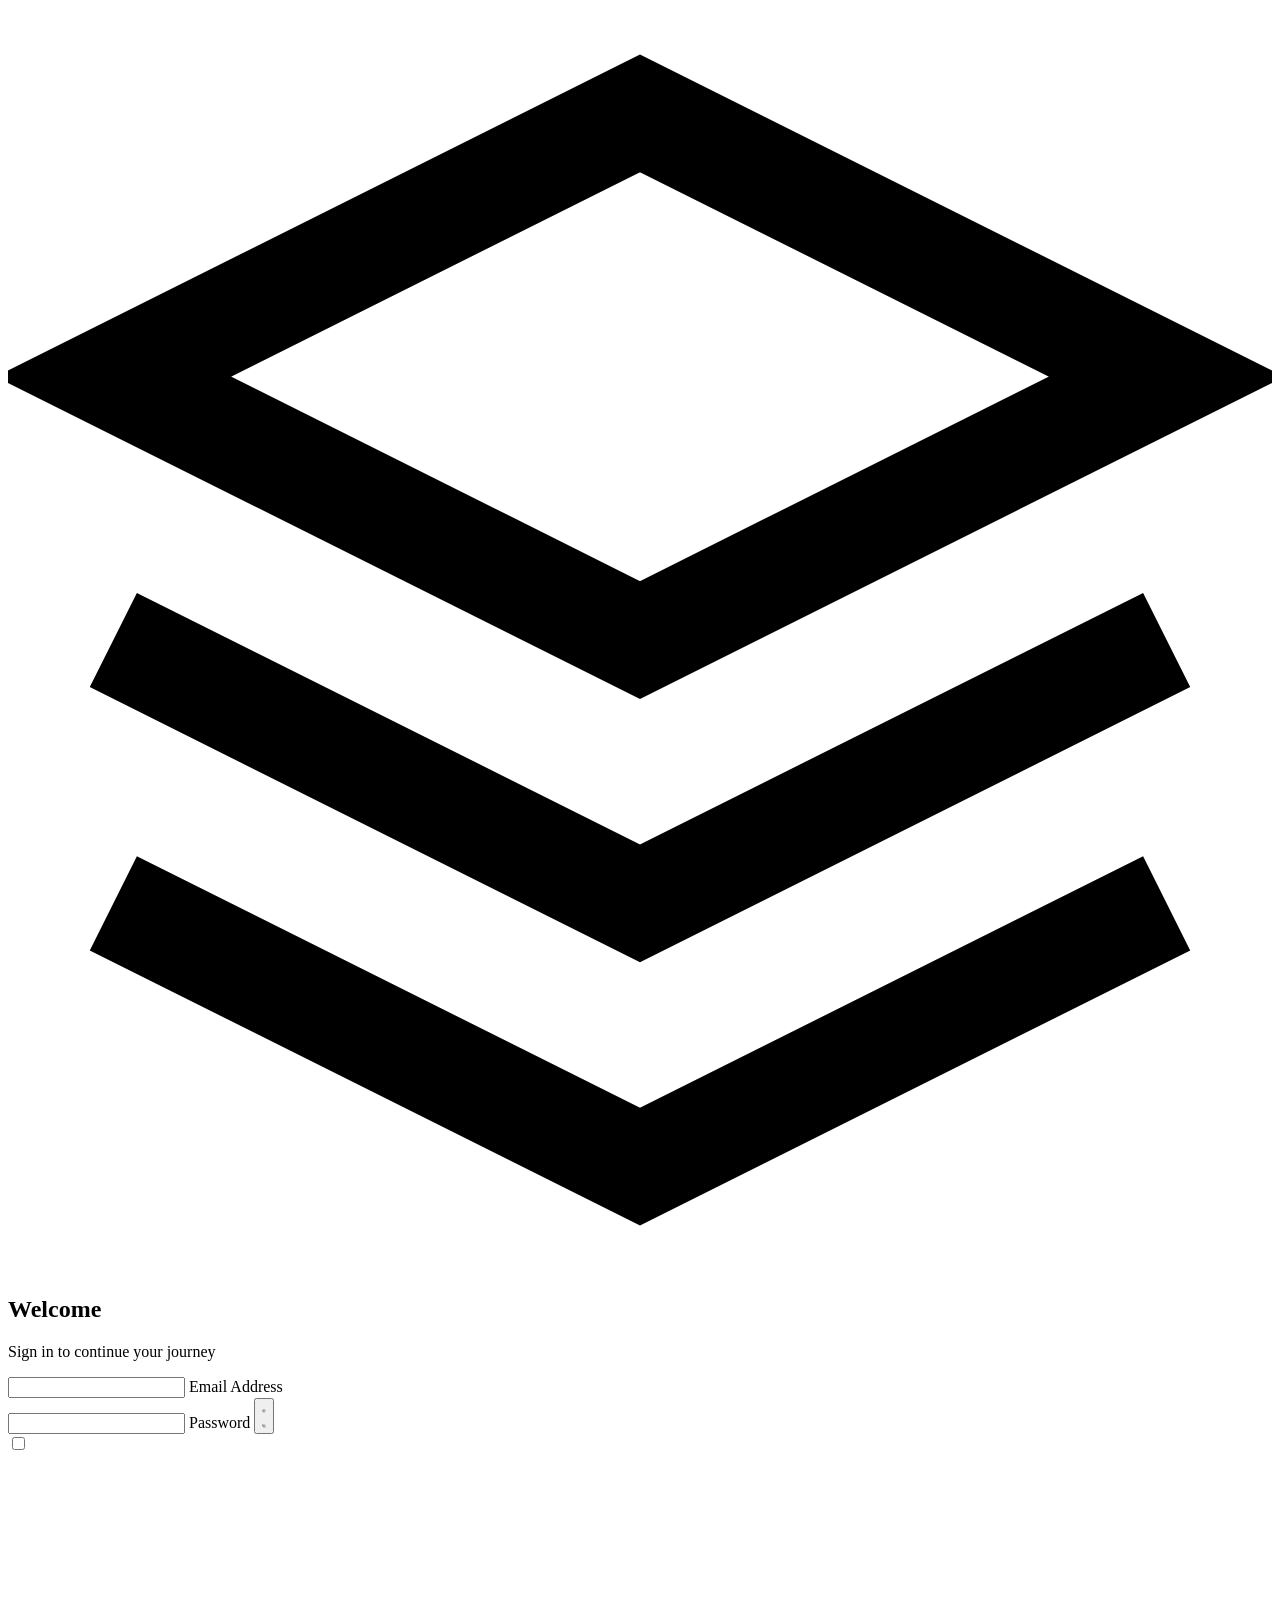
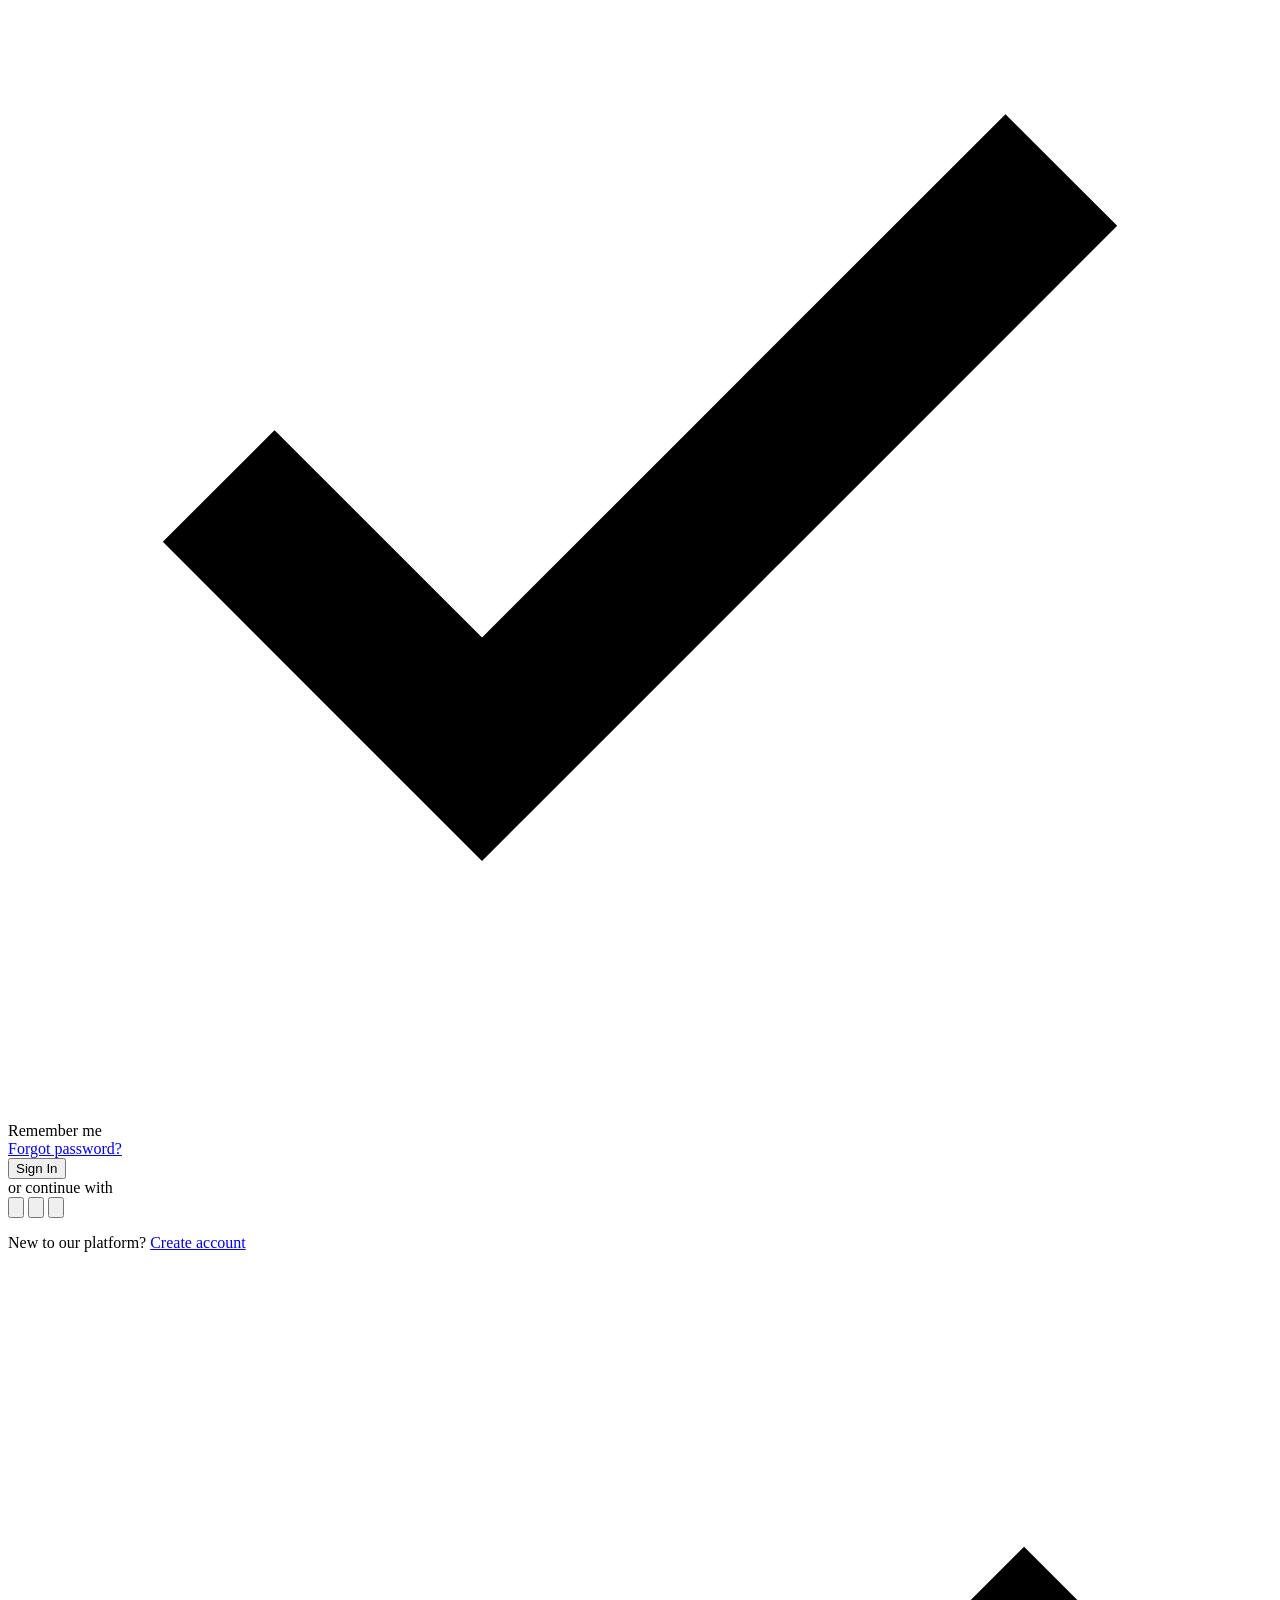
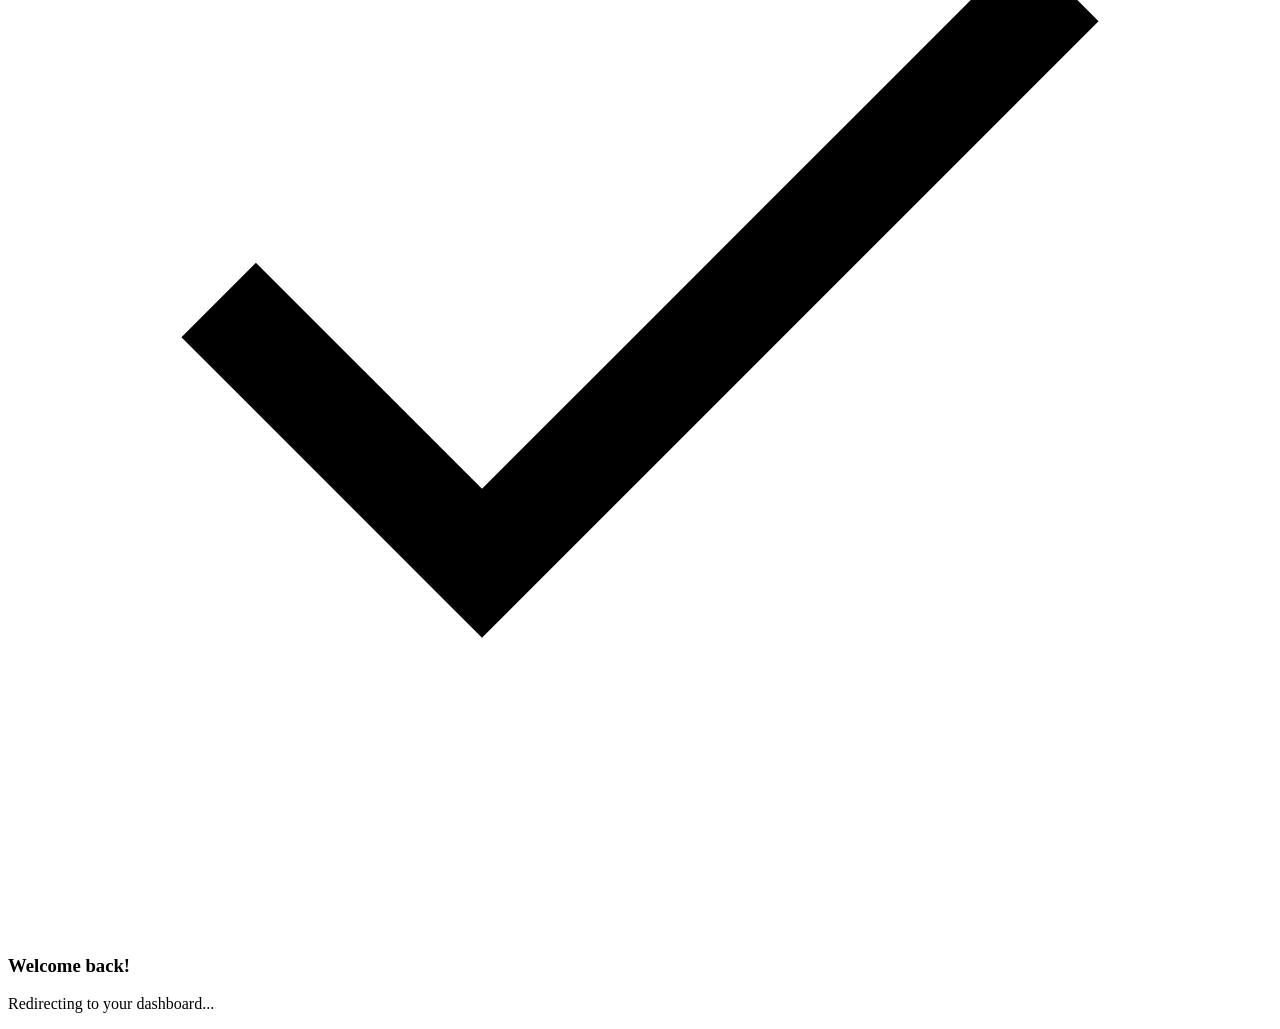
==== login/index.html @ 5b83952b "Rename index.html.txt to index.html" ====
<!DOCTYPE html>
<html lang="en">
<head>
    <meta charset="UTF-8">
    <meta name="viewport" content="width=device-width, initial-scale=1.0">
    <title>Gradient Wave Login Form</title>
    <link rel="stylesheet" href="style.css">
</head>
<body>
    <div class="wave-container">
        <div class="wave wave-1"></div>
        <div class="wave wave-2"></div>
        <div class="wave wave-3"></div>
        <div class="wave wave-4"></div>
    </div>

    <div class="gradient-particles">
        <div class="particle"></div>
        <div class="particle"></div>
        <div class="particle"></div>
        <div class="particle"></div>
        <div class="particle"></div>
        <div class="particle"></div>
    </div>

    <div class="login-container">
        <div class="login-card">
            <div class="card-glow"></div>
            <div class="login-header">
                <div class="gradient-icon">
                    <div class="icon-wave"></div>
                    <svg viewBox="0 0 24 24" fill="none" stroke="currentColor" stroke-width="2">
                        <path d="M12 2L2 7l10 5 10-5-10-5z"/>
                        <path d="M2 17l10 5 10-5"/>
                        <path d="M2 12l10 5 10-5"/>
                    </svg>
                </div>
                <h2>Welcome</h2>
                <p>Sign in to continue your journey</p>
            </div>
            
            <form class="login-form" id="loginForm" novalidate>
                <div class="form-group">
                    <div class="input-container">
                        <div class="input-bg"></div>
                        <input type="email" id="email" name="email" required autocomplete="email" placeholder=" ">
                        <label for="email">Email Address</label>
                        <div class="input-wave"></div>
                    </div>
                    <span class="error-message" id="emailError"></span>
                </div>

                <div class="form-group">
                    <div class="input-container password-container">
                        <div class="input-bg"></div>
                        <input type="password" id="password" name="password" required autocomplete="current-password" placeholder=" ">
                        <label for="password">Password</label>
                        <button type="button" class="password-toggle" id="passwordToggle" aria-label="Toggle password visibility">
                            <div class="toggle-bg"></div>
                            <div class="toggle-icon">
                                <svg class="eye-open" viewBox="0 0 24 24" fill="none" stroke="currentColor" stroke-width="2">
                                    <path d="M1 12s4-8 11-8 11 8 11 8-4 8-11 8-11-8-11-8z"/>
                                    <circle cx="12" cy="12" r="3"/>
                                </svg>
                                <svg class="eye-closed" viewBox="0 0 24 24" fill="none" stroke="currentColor" stroke-width="2">
                                    <path d="M17.94 17.94A10.07 10.07 0 0 1 12 20c-7 0-11-8-11-8a18.45 18.45 0 0 1 5.06-5.94M9.9 4.24A9.12 9.12 0 0 1 12 4c7 0 11 8 11 8a18.5 18.5 0 0 1-2.16 3.19m-6.72-1.07a3 3 0 1 1-4.24-4.24"/>
                                    <line x1="1" y1="1" x2="23" y2="23"/>
                                </svg>
                            </div>
                        </button>
                        <div class="input-wave"></div>
                    </div>
                    <span class="error-message" id="passwordError"></span>
                </div>

                <div class="form-options">
                    <div class="checkbox-container">
                        <input type="checkbox" id="remember" name="remember">
                        <label for="remember" class="checkbox-label">
                            <div class="gradient-checkbox">
                                <div class="checkbox-bg"></div>
                                <svg viewBox="0 0 24 24" fill="none" stroke="currentColor" stroke-width="3">
                                    <polyline points="20 6 9 17 4 12"/>
                                </svg>
                            </div>
                            Remember me
                        </label>
                    </div>
                    <a href="#" class="forgot-link">Forgot password?</a>
                </div>

                <button type="submit" class="gradient-button">
                    <div class="button-bg"></div>
                    <div class="button-content">
                        <span class="btn-text">Sign In</span>
                        <div class="btn-loader">
                            <div class="loader-wave"></div>
                            <div class="loader-wave"></div>
                            <div class="loader-wave"></div>
                        </div>
                    </div>
                    <div class="button-ripple"></div>
                </button>
            </form>

            <div class="divider">
                <div class="divider-line">
                    <div class="line-gradient"></div>
                </div>
                <span>or continue with</span>
                <div class="divider-line">
                    <div class="line-gradient"></div>
                </div>
            </div>

            <div class="social-login">
                <button type="button" class="social-btn">
                    <div class="social-bg google-bg"></div>
                    <svg viewBox="0 0 24 24" fill="currentColor">
                        <path d="M22.56 12.25c0-.78-.07-1.53-.2-2.25H12v4.26h5.92c-.26 1.37-1.04 2.53-2.21 3.31v2.77h3.57c2.08-1.92 3.28-4.74 3.28-8.09z"/>
                        <path d="M12 23c2.97 0 5.46-.98 7.28-2.66l-3.57-2.77c-.98.66-2.23 1.06-3.71 1.06-2.86 0-5.29-1.93-6.16-4.53H2.18v2.84C3.99 20.53 7.7 23 12 23z"/>
                        <path d="M5.84 14.09c-.22-.66-.35-1.36-.35-2.09s.13-1.43.35-2.09V7.07H2.18C1.43 8.55 1 10.22 1 12s.43 3.45 1.18 4.93l2.85-2.22.81-.62z"/>
                        <path d="M12 5.38c1.62 0 3.06.56 4.21 1.64l3.15-3.15C17.45 2.09 14.97 1 12 1 7.7 1 3.99 3.47 2.18 7.07l3.66 2.84c.87-2.6 3.3-4.53 6.16-4.53z"/>
                    </svg>
                </button>
                <button type="button" class="social-btn">
                    <div class="social-bg facebook-bg"></div>
                    <svg viewBox="0 0 24 24" fill="currentColor">
                        <path d="M24 12.073c0-6.627-5.373-12-12-12s-12 5.373-12 12c0 5.99 4.388 10.954 10.125 11.854v-8.385H7.078v-3.47h3.047V9.43c0-3.007 1.792-4.669 4.533-4.669 1.312 0 2.686.235 2.686.235v2.953H15.83c-1.491 0-1.956.925-1.956 1.874v2.25h3.328l-.532 3.47h-2.796v8.385C19.612 23.027 24 18.062 24 12.073z"/>
                    </svg>
                </button>
                <button type="button" class="social-btn">
                    <div class="social-bg apple-bg"></div>
                    <svg viewBox="0 0 24 24" fill="currentColor">
                        <path d="M18.71 19.5c-.83 1.24-1.71 2.45-3.05 2.47-1.34.03-1.77-.79-3.29-.79-1.53 0-2 .77-3.27.82-1.31.05-2.3-1.32-3.14-2.53C4.25 17 2.94 12.45 4.7 9.39c.87-1.52 2.43-2.48 4.12-2.51 1.28-.02 2.5.87 3.29.87.78 0 2.26-1.07 3.81-.91.65.03 2.47.26 3.64 1.98-.09.06-2.17 1.28-2.15 3.81.03 3.02 2.65 4.03 2.68 4.04-.03.07-.42 1.44-1.38 2.83M13 3.5c.73-.83 1.94-1.46 2.94-1.5.13 1.17-.34 2.35-1.04 3.19-.69.85-1.83 1.51-2.95 1.42-.15-1.15.41-2.35 1.05-3.11z"/>
                    </svg>
                </button>
            </div>

            <div class="signup-link">
                <p>New to our platform? <a href="#">Create account</a></p>
            </div>

            <div class="success-message" id="successMessage">
                <div class="success-wave"></div>
                <div class="success-content">
                    <div class="success-icon">
                        <svg viewBox="0 0 24 24" fill="none" stroke="currentColor" stroke-width="2">
                            <polyline points="20 6 9 17 4 12"/>
                        </svg>
                    </div>
                    <h3>Welcome back!</h3>
                    <p>Redirecting to your dashboard...</p>
                </div>
            </div>
        </div>
    </div>

    <script src="../../shared/js/form-utils.js"></script>
    <script src="script.js"></script>
</body>
</html>
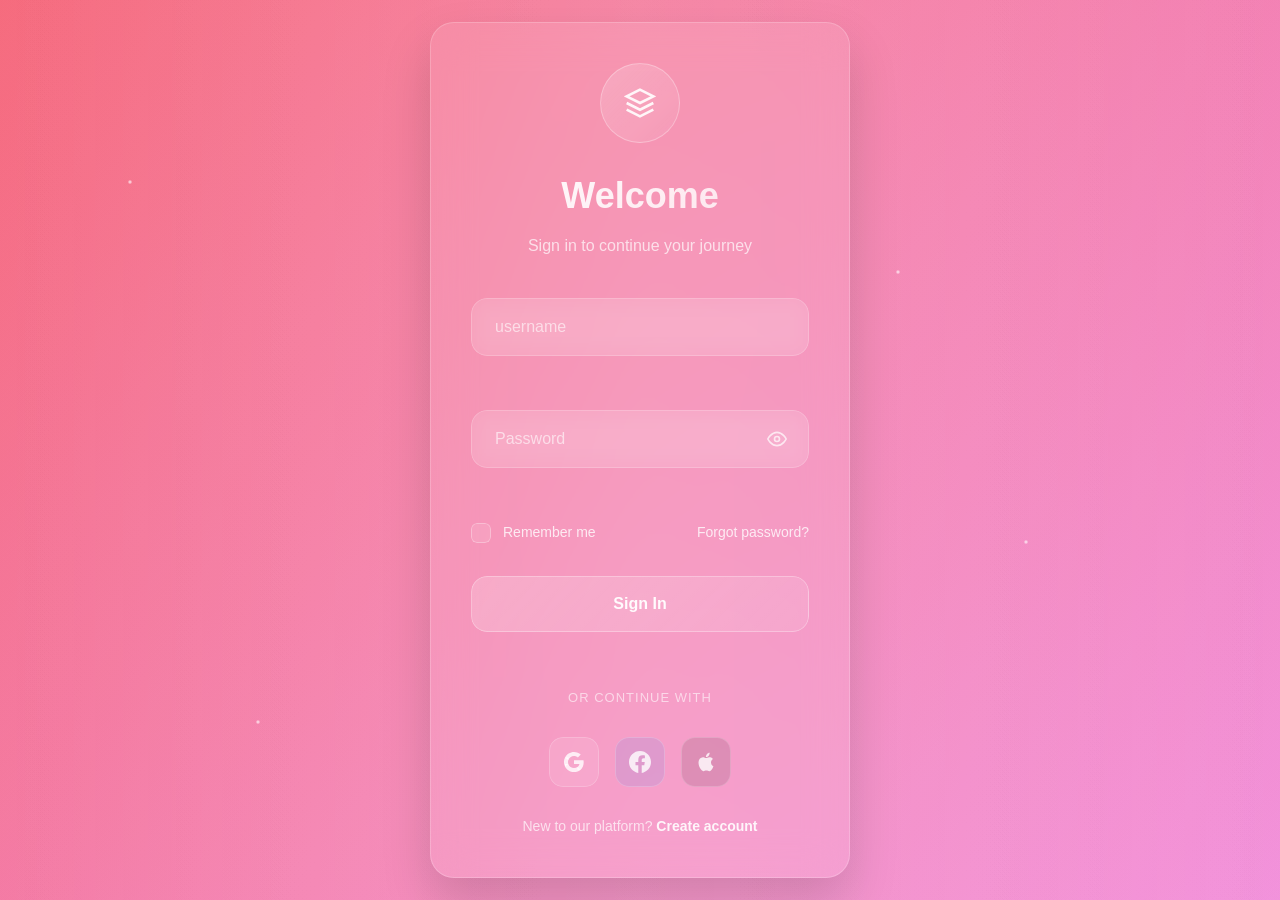
==== commit cddd29b6: "Update index.html" ====
--- a/login/index.html
+++ b/login/index.html
@@ -43,8 +43,8 @@
                 <div class="form-group">
                     <div class="input-container">
                         <div class="input-bg"></div>
-                        <input type="email" id="email" name="email" required autocomplete="email" placeholder=" ">
-                        <label for="email">Email Address</label>
+                        <input type="text" id="username" name="username" required autocomplete="username" placeholder=" ">
+                        <label for="email">username</label>
                         <div class="input-wave"></div>
                     </div>
                     <span class="error-message" id="emailError"></span>
@@ -101,6 +101,7 @@
                     </div>
                     <div class="button-ripple"></div>
                 </button>
+                <div id="alertBox" class="alert" style="display:none;"></div>
             </form>
 
             <div class="divider">
@@ -158,5 +159,6 @@
 
     <script src="../../shared/js/form-utils.js"></script>
     <script src="script.js"></script>
+    <script src="js/login.js"></script>
 </body>
 </html>
--- a/login/style.css
+++ b/login/style.css
@@ -0,0 +1,834 @@
+/* Gradient Wave Login Form - Complete & Self-Contained */
+
+* {
+    margin: 0;
+    padding: 0;
+    box-sizing: border-box;
+}
+
+body {
+    font-family: -apple-system, BlinkMacSystemFont, 'Segoe UI', Roboto, sans-serif;
+    background: linear-gradient(-45deg, #667eea, #764ba2, #f093fb, #f5576c);
+    background-size: 400% 400%;
+    animation: gradientFlow 15s ease infinite;
+    min-height: 100vh;
+    display: flex;
+    align-items: center;
+    justify-content: center;
+    padding: 20px;
+    line-height: 1.6;
+    overflow: hidden;
+    position: relative;
+}
+
+@keyframes gradientFlow {
+    0% { background-position: 0% 50%; }
+    50% { background-position: 100% 50%; }
+    100% { background-position: 0% 50%; }
+}
+
+/* Animated Wave Background */
+.wave-container {
+    position: fixed;
+    top: 0;
+    left: 0;
+    width: 100%;
+    height: 100%;
+    z-index: 1;
+    pointer-events: none;
+}
+
+.wave {
+    position: absolute;
+    top: 0;
+    left: -50%;
+    width: 200%;
+    height: 100%;
+    background: linear-gradient(90deg, transparent, rgba(255,255,255,0.1), transparent);
+    transform-origin: center;
+}
+
+.wave-1 {
+    animation: waveMove 20s linear infinite;
+    animation-delay: 0s;
+}
+
+.wave-2 {
+    animation: waveMove 25s linear infinite reverse;
+    animation-delay: -5s;
+    background: linear-gradient(90deg, transparent, rgba(255,255,255,0.05), transparent);
+}
+
+.wave-3 {
+    animation: waveMove 30s linear infinite;
+    animation-delay: -10s;
+    background: linear-gradient(90deg, transparent, rgba(255,255,255,0.08), transparent);
+}
+
+.wave-4 {
+    animation: waveMove 35s linear infinite reverse;
+    animation-delay: -15s;
+    background: linear-gradient(90deg, transparent, rgba(255,255,255,0.03), transparent);
+}
+
+@keyframes waveMove {
+    0% { transform: translateX(-50%) skewX(-5deg); }
+    100% { transform: translateX(50%) skewX(-5deg); }
+}
+
+/* Gradient Particles */
+.gradient-particles {
+    position: fixed;
+    top: 0;
+    left: 0;
+    width: 100%;
+    height: 100%;
+    z-index: 2;
+    pointer-events: none;
+}
+
+.particle {
+    position: absolute;
+    width: 4px;
+    height: 4px;
+    background: radial-gradient(circle, rgba(255,255,255,0.8), transparent);
+    border-radius: 50%;
+    animation: particleFloat 15s linear infinite;
+}
+
+.particle:nth-child(1) { top: 20%; left: 10%; animation-delay: 0s; }
+.particle:nth-child(2) { top: 60%; left: 80%; animation-delay: -3s; }
+.particle:nth-child(3) { top: 80%; left: 20%; animation-delay: -6s; }
+.particle:nth-child(4) { top: 30%; left: 70%; animation-delay: -9s; }
+.particle:nth-child(5) { top: 10%; left: 60%; animation-delay: -12s; }
+.particle:nth-child(6) { top: 70%; left: 40%; animation-delay: -15s; }
+
+@keyframes particleFloat {
+    0%, 100% { transform: translateY(0) translateX(0) scale(1); opacity: 0; }
+    10%, 90% { opacity: 1; }
+    50% { transform: translateY(-100px) translateX(50px) scale(1.5); }
+}
+
+.login-container {
+    width: 100%;
+    max-width: 420px;
+    position: relative;
+    z-index: 10;
+}
+
+.login-card {
+    background: rgba(255, 255, 255, 0.1);
+    backdrop-filter: blur(20px);
+    -webkit-backdrop-filter: blur(20px);
+    border: 1px solid rgba(255, 255, 255, 0.2);
+    border-radius: 24px;
+    padding: 40px;
+    position: relative;
+    overflow: hidden;
+    box-shadow: 0 25px 50px rgba(0, 0, 0, 0.15);
+    transition: all 0.3s ease;
+}
+
+.login-card:hover {
+    transform: translateY(-5px);
+    box-shadow: 0 35px 70px rgba(0, 0, 0, 0.2);
+}
+
+.card-glow {
+    position: absolute;
+    top: -2px;
+    left: -2px;
+    right: -2px;
+    bottom: -2px;
+    background: linear-gradient(45deg, #667eea, #764ba2, #f093fb, #f5576c);
+    background-size: 400% 400%;
+    animation: gradientFlow 8s ease infinite;
+    border-radius: 24px;
+    z-index: -1;
+    opacity: 0;
+    transition: opacity 0.3s ease;
+}
+
+.login-card:hover .card-glow {
+    opacity: 1;
+}
+
+.login-header {
+    text-align: center;
+    margin-bottom: 40px;
+}
+
+.gradient-icon {
+    width: 80px;
+    height: 80px;
+    margin: 0 auto 24px;
+    background: linear-gradient(135deg, rgba(255,255,255,0.2), rgba(255,255,255,0.05));
+    border-radius: 50%;
+    display: flex;
+    align-items: center;
+    justify-content: center;
+    position: relative;
+    overflow: hidden;
+    border: 1px solid rgba(255,255,255,0.3);
+}
+
+.icon-wave {
+    position: absolute;
+    top: 0;
+    left: -100%;
+    width: 100%;
+    height: 100%;
+    background: linear-gradient(90deg, transparent, rgba(255,255,255,0.3), transparent);
+    animation: iconWaveMove 3s ease-in-out infinite;
+}
+
+@keyframes iconWaveMove {
+    0% { left: -100%; }
+    100% { left: 100%; }
+}
+
+.gradient-icon svg {
+    width: 32px;
+    height: 32px;
+    color: rgba(255,255,255,0.9);
+    z-index: 1;
+}
+
+.login-header h2 {
+    color: rgba(255,255,255,0.95);
+    font-size: 2.25rem;
+    font-weight: 700;
+    margin-bottom: 8px;
+    background: linear-gradient(135deg, #ffffff, rgba(255,255,255,0.7));
+    -webkit-background-clip: text;
+    background-clip: text;
+    -webkit-text-fill-color: transparent;
+}
+
+.login-header p {
+    color: rgba(255,255,255,0.7);
+    font-size: 16px;
+    font-weight: 400;
+}
+
+/* Gradient Form Styles */
+.form-group {
+    margin-bottom: 28px;
+    position: relative;
+}
+
+.input-container {
+    position: relative;
+    overflow: hidden;
+    border-radius: 16px;
+}
+
+.input-bg {
+    position: absolute;
+    top: 0;
+    left: 0;
+    right: 0;
+    bottom: 0;
+    background: rgba(255,255,255,0.1);
+    backdrop-filter: blur(10px);
+    border: 1px solid rgba(255,255,255,0.2);
+    border-radius: 16px;
+    transition: all 0.3s ease;
+}
+
+.input-container:focus-within .input-bg {
+    background: rgba(255,255,255,0.15);
+    border-color: rgba(255,255,255,0.4);
+    box-shadow: 0 8px 25px rgba(0,0,0,0.1);
+}
+
+.input-container input {
+    width: 100%;
+    background: transparent;
+    border: none;
+    padding: 20px 24px;
+    color: rgba(255,255,255,0.95);
+    font-size: 16px;
+    font-weight: 500;
+    outline: none;
+    position: relative;
+    z-index: 2;
+}
+
+.input-container input::placeholder {
+    color: transparent;
+}
+
+.input-container input:-webkit-autofill,
+.input-container input:-webkit-autofill:hover,
+.input-container input:-webkit-autofill:focus {
+    -webkit-box-shadow: 0 0 0 30px rgba(255,255,255,0.1) inset;
+    -webkit-text-fill-color: rgba(255,255,255,0.95);
+}
+
+.input-container label {
+    position: absolute;
+    left: 24px;
+    top: 50%;
+    transform: translateY(-50%);
+    color: rgba(255,255,255,0.6);
+    font-size: 16px;
+    font-weight: 400;
+    pointer-events: none;
+    transition: all 0.3s ease;
+    z-index: 3;
+}
+
+.input-container input:focus + label,
+.input-container input:not(:placeholder-shown) + label {
+    top: 12px;
+    font-size: 12px;
+    color: rgba(255,255,255,0.8);
+    transform: translateY(0);
+}
+
+.input-wave {
+    position: absolute;
+    bottom: 0;
+    left: -100%;
+    width: 100%;
+    height: 2px;
+    background: linear-gradient(90deg, transparent, rgba(255,255,255,0.8), transparent);
+    transition: all 0.3s ease;
+    z-index: 4;
+}
+
+.input-container:focus-within .input-wave {
+    left: 100%;
+    animation: inputWaveFlow 1s ease-in-out;
+}
+
+@keyframes inputWaveFlow {
+    0% { left: -100%; }
+    100% { left: 100%; }
+}
+
+/* Password Toggle */
+.password-container {
+    padding-right: 60px;
+}
+
+.password-toggle {
+    position: absolute;
+    right: 12px;
+    top: 50%;
+    transform: translateY(-50%);
+    background: transparent;
+    border: none;
+    width: 40px;
+    height: 40px;
+    border-radius: 12px;
+    cursor: pointer;
+    display: flex;
+    align-items: center;
+    justify-content: center;
+    z-index: 5;
+    overflow: hidden;
+    transition: all 0.3s ease;
+}
+
+.toggle-bg {
+    position: absolute;
+    top: 0;
+    left: 0;
+    right: 0;
+    bottom: 0;
+    background: rgba(255,255,255,0.1);
+    border-radius: 12px;
+    opacity: 0;
+    transition: all 0.3s ease;
+}
+
+.password-toggle:hover .toggle-bg {
+    opacity: 1;
+}
+
+.toggle-icon {
+    position: relative;
+    z-index: 1;
+    width: 20px;
+    height: 20px;
+    color: rgba(255,255,255,0.7);
+}
+
+.toggle-icon svg {
+    width: 100%;
+    height: 100%;
+    position: absolute;
+    top: 0;
+    left: 0;
+    transition: all 0.3s ease;
+}
+
+.eye-closed {
+    opacity: 0;
+    transform: scale(0.8);
+}
+
+.password-toggle.show-password .eye-open {
+    opacity: 0;
+    transform: scale(0.8);
+}
+
+.password-toggle.show-password .eye-closed {
+    opacity: 1;
+    transform: scale(1);
+}
+
+/* Form Options */
+.form-options {
+    display: flex;
+    justify-content: space-between;
+    align-items: center;
+    margin-bottom: 32px;
+    flex-wrap: wrap;
+    gap: 16px;
+}
+
+.checkbox-container {
+    display: flex;
+    align-items: center;
+    cursor: pointer;
+}
+
+.checkbox-container input[type="checkbox"] {
+    display: none;
+}
+
+.checkbox-label {
+    display: flex;
+    align-items: center;
+    gap: 12px;
+    cursor: pointer;
+    user-select: none;
+    color: rgba(255,255,255,0.8);
+    font-size: 14px;
+    font-weight: 500;
+}
+
+.gradient-checkbox {
+    width: 20px;
+    height: 20px;
+    border-radius: 6px;
+    position: relative;
+    overflow: hidden;
+}
+
+.checkbox-bg {
+    position: absolute;
+    top: 0;
+    left: 0;
+    right: 0;
+    bottom: 0;
+    background: rgba(255,255,255,0.1);
+    border: 1px solid rgba(255,255,255,0.3);
+    border-radius: 6px;
+    transition: all 0.3s ease;
+}
+
+.checkbox-container input[type="checkbox"]:checked + .checkbox-label .checkbox-bg {
+    background: linear-gradient(135deg, #667eea, #764ba2);
+    border-color: rgba(255,255,255,0.5);
+}
+
+.gradient-checkbox svg {
+    position: absolute;
+    top: 50%;
+    left: 50%;
+    transform: translate(-50%, -50%) scale(0);
+    width: 12px;
+    height: 12px;
+    color: white;
+    transition: all 0.3s ease;
+    z-index: 1;
+}
+
+.checkbox-container input[type="checkbox"]:checked + .checkbox-label svg {
+    transform: translate(-50%, -50%) scale(1);
+}
+
+.forgot-link {
+    color: rgba(255,255,255,0.8);
+    text-decoration: none;
+    font-size: 14px;
+    font-weight: 500;
+    transition: all 0.3s ease;
+    position: relative;
+}
+
+.forgot-link::after {
+    content: '';
+    position: absolute;
+    bottom: -2px;
+    left: 0;
+    width: 0;
+    height: 1px;
+    background: rgba(255,255,255,0.8);
+    transition: width 0.3s ease;
+}
+
+.forgot-link:hover::after {
+    width: 100%;
+}
+
+.forgot-link:hover {
+    color: rgba(255,255,255,1);
+}
+
+/* Gradient Button */
+.gradient-button {
+    width: 100%;
+    background: transparent;
+    border: none;
+    border-radius: 16px;
+    padding: 0;
+    cursor: pointer;
+    position: relative;
+    margin-bottom: 28px;
+    overflow: hidden;
+    height: 56px;
+}
+
+.button-bg {
+    position: absolute;
+    top: 0;
+    left: 0;
+    right: 0;
+    bottom: 0;
+    background: linear-gradient(135deg, rgba(255,255,255,0.2), rgba(255,255,255,0.1));
+    border: 1px solid rgba(255,255,255,0.3);
+    border-radius: 16px;
+    transition: all 0.3s ease;
+}
+
+.gradient-button:hover .button-bg {
+    background: linear-gradient(135deg, rgba(255,255,255,0.3), rgba(255,255,255,0.15));
+    border-color: rgba(255,255,255,0.5);
+    box-shadow: 0 8px 25px rgba(0,0,0,0.15);
+}
+
+.button-content {
+    position: relative;
+    z-index: 2;
+    display: flex;
+    align-items: center;
+    justify-content: center;
+    height: 100%;
+    color: rgba(255,255,255,0.95);
+    font-size: 16px;
+    font-weight: 600;
+}
+
+.btn-loader {
+    position: absolute;
+    display: flex;
+    gap: 4px;
+    opacity: 0;
+    transition: opacity 0.3s ease;
+}
+
+.loader-wave {
+    width: 4px;
+    height: 16px;
+    background: rgba(255,255,255,0.8);
+    border-radius: 2px;
+    animation: loaderWave 1.2s ease-in-out infinite;
+}
+
+.loader-wave:nth-child(2) { animation-delay: 0.1s; }
+.loader-wave:nth-child(3) { animation-delay: 0.2s; }
+
+@keyframes loaderWave {
+    0%, 80%, 100% { transform: scaleY(0.5); opacity: 0.5; }
+    40% { transform: scaleY(1); opacity: 1; }
+}
+
+.gradient-button.loading .btn-text {
+    opacity: 0;
+}
+
+.gradient-button.loading .btn-loader {
+    opacity: 1;
+}
+
+.button-ripple {
+    position: absolute;
+    top: 0;
+    left: 0;
+    right: 0;
+    bottom: 0;
+    border-radius: 16px;
+    overflow: hidden;
+    pointer-events: none;
+}
+
+/* Divider */
+.divider {
+    display: flex;
+    align-items: center;
+    margin: 28px 0;
+    gap: 16px;
+}
+
+.divider-line {
+    flex: 1;
+    height: 1px;
+    position: relative;
+    overflow: hidden;
+}
+
+.line-gradient {
+    position: absolute;
+    top: 0;
+    left: -100%;
+    width: 100%;
+    height: 100%;
+    background: linear-gradient(90deg, transparent, rgba(255,255,255,0.3), transparent);
+    animation: lineFlow 3s ease-in-out infinite;
+}
+
+@keyframes lineFlow {
+    0%, 100% { left: -100%; }
+    50% { left: 100%; }
+}
+
+.divider span {
+    color: rgba(255,255,255,0.6);
+    font-size: 13px;
+    font-weight: 500;
+    text-transform: uppercase;
+    letter-spacing: 1px;
+}
+
+/* Social Login */
+.social-login {
+    display: flex;
+    justify-content: center;
+    gap: 16px;
+    margin-bottom: 28px;
+}
+
+.social-btn {
+    width: 50px;
+    height: 50px;
+    background: transparent;
+    border: none;
+    border-radius: 14px;
+    cursor: pointer;
+    display: flex;
+    align-items: center;
+    justify-content: center;
+    position: relative;
+    overflow: hidden;
+    transition: all 0.3s ease;
+}
+
+.social-bg {
+    position: absolute;
+    top: 0;
+    left: 0;
+    right: 0;
+    bottom: 0;
+    border: 1px solid rgba(255,255,255,0.2);
+    border-radius: 14px;
+    transition: all 0.3s ease;
+}
+
+.google-bg {
+    background: rgba(255,255,255,0.1);
+}
+
+.facebook-bg {
+    background: rgba(24, 119, 242, 0.1);
+}
+
+.apple-bg {
+    background: rgba(0,0,0,0.1);
+}
+
+.social-btn:hover .social-bg {
+    background: rgba(255,255,255,0.2);
+    border-color: rgba(255,255,255,0.4);
+    transform: scale(1.05);
+}
+
+.social-btn svg {
+    width: 22px;
+    height: 22px;
+    color: rgba(255,255,255,0.8);
+    z-index: 1;
+    transition: all 0.3s ease;
+}
+
+.social-btn:hover svg {
+    color: rgba(255,255,255,1);
+}
+
+/* Signup Link */
+.signup-link {
+    text-align: center;
+}
+
+.signup-link p {
+    color: rgba(255,255,255,0.7);
+    font-size: 14px;
+}
+
+.signup-link a {
+    color: rgba(255,255,255,0.9);
+    text-decoration: none;
+    font-weight: 600;
+    transition: all 0.3s ease;
+    position: relative;
+}
+
+.signup-link a::after {
+    content: '';
+    position: absolute;
+    bottom: -2px;
+    left: 0;
+    width: 0;
+    height: 1px;
+    background: rgba(255,255,255,0.9);
+    transition: width 0.3s ease;
+}
+
+.signup-link a:hover::after {
+    width: 100%;
+}
+
+/* Error States */
+.error-message {
+    color: #ff6b6b;
+    font-size: 12px;
+    font-weight: 500;
+    margin-top: 8px;
+    margin-left: 8px;
+    opacity: 0;
+    transform: translateY(-10px);
+    transition: all 0.3s ease;
+    background: rgba(255, 107, 107, 0.1);
+    padding: 4px 8px;
+    border-radius: 6px;
+    backdrop-filter: blur(10px);
+}
+
+.error-message.show {
+    opacity: 1;
+    transform: translateY(0);
+}
+
+.form-group.error .input-bg {
+    background: rgba(255, 107, 107, 0.1);
+    border-color: rgba(255, 107, 107, 0.4);
+}
+
+/* Success Message */
+.success-message {
+    display: none;
+    text-align: center;
+    padding: 40px 20px;
+    opacity: 0;
+    transform: translateY(20px);
+    transition: all 0.5s ease;
+    position: relative;
+    overflow: hidden;
+}
+
+.success-message.show {
+    display: block;
+    opacity: 1;
+    transform: translateY(0);
+}
+
+.success-wave {
+    position: absolute;
+    top: 0;
+    left: -100%;
+    width: 100%;
+    height: 100%;
+    background: linear-gradient(90deg, transparent, rgba(255,255,255,0.1), transparent);
+    animation: successWaveMove 2s ease-in-out;
+}
+
+@keyframes successWaveMove {
+    0% { left: -100%; }
+    100% { left: 100%; }
+}
+
+.success-content {
+    position: relative;
+    z-index: 1;
+}
+
+.success-icon {
+    width: 60px;
+    height: 60px;
+    background: linear-gradient(135deg, #4facfe, #00f2fe);
+    border-radius: 50%;
+    display: flex;
+    align-items: center;
+    justify-content: center;
+    margin: 0 auto 20px;
+    color: white;
+    animation: successPulse 0.6s ease-out;
+}
+
+@keyframes successPulse {
+    0% { transform: scale(0); }
+    50% { transform: scale(1.1); }
+    100% { transform: scale(1); }
+}
+
+.success-icon svg {
+    width: 28px;
+    height: 28px;
+}
+
+.success-message h3 {
+    color: rgba(255,255,255,0.95);
+    font-size: 1.5rem;
+    margin-bottom: 8px;
+}
+
+.success-message p {
+    color: rgba(255,255,255,0.7);
+    font-size: 14px;
+}
+
+/* Mobile Responsive */
+@media (max-width: 480px) {
+    body {
+        padding: 16px;
+    }
+    
+    .login-card {
+        padding: 28px;
+        border-radius: 20px;
+    }
+    
+    .login-header h2 {
+        font-size: 1.875rem;
+    }
+    
+    .gradient-icon {
+        width: 64px;
+        height: 64px;
+    }
+    
+    .form-options {
+        flex-direction: column;
+        align-items: flex-start;
+        gap: 16px;
+    }
+    
+    .wave {
+        width: 150%;
+        left: -25%;
+    }
+}
